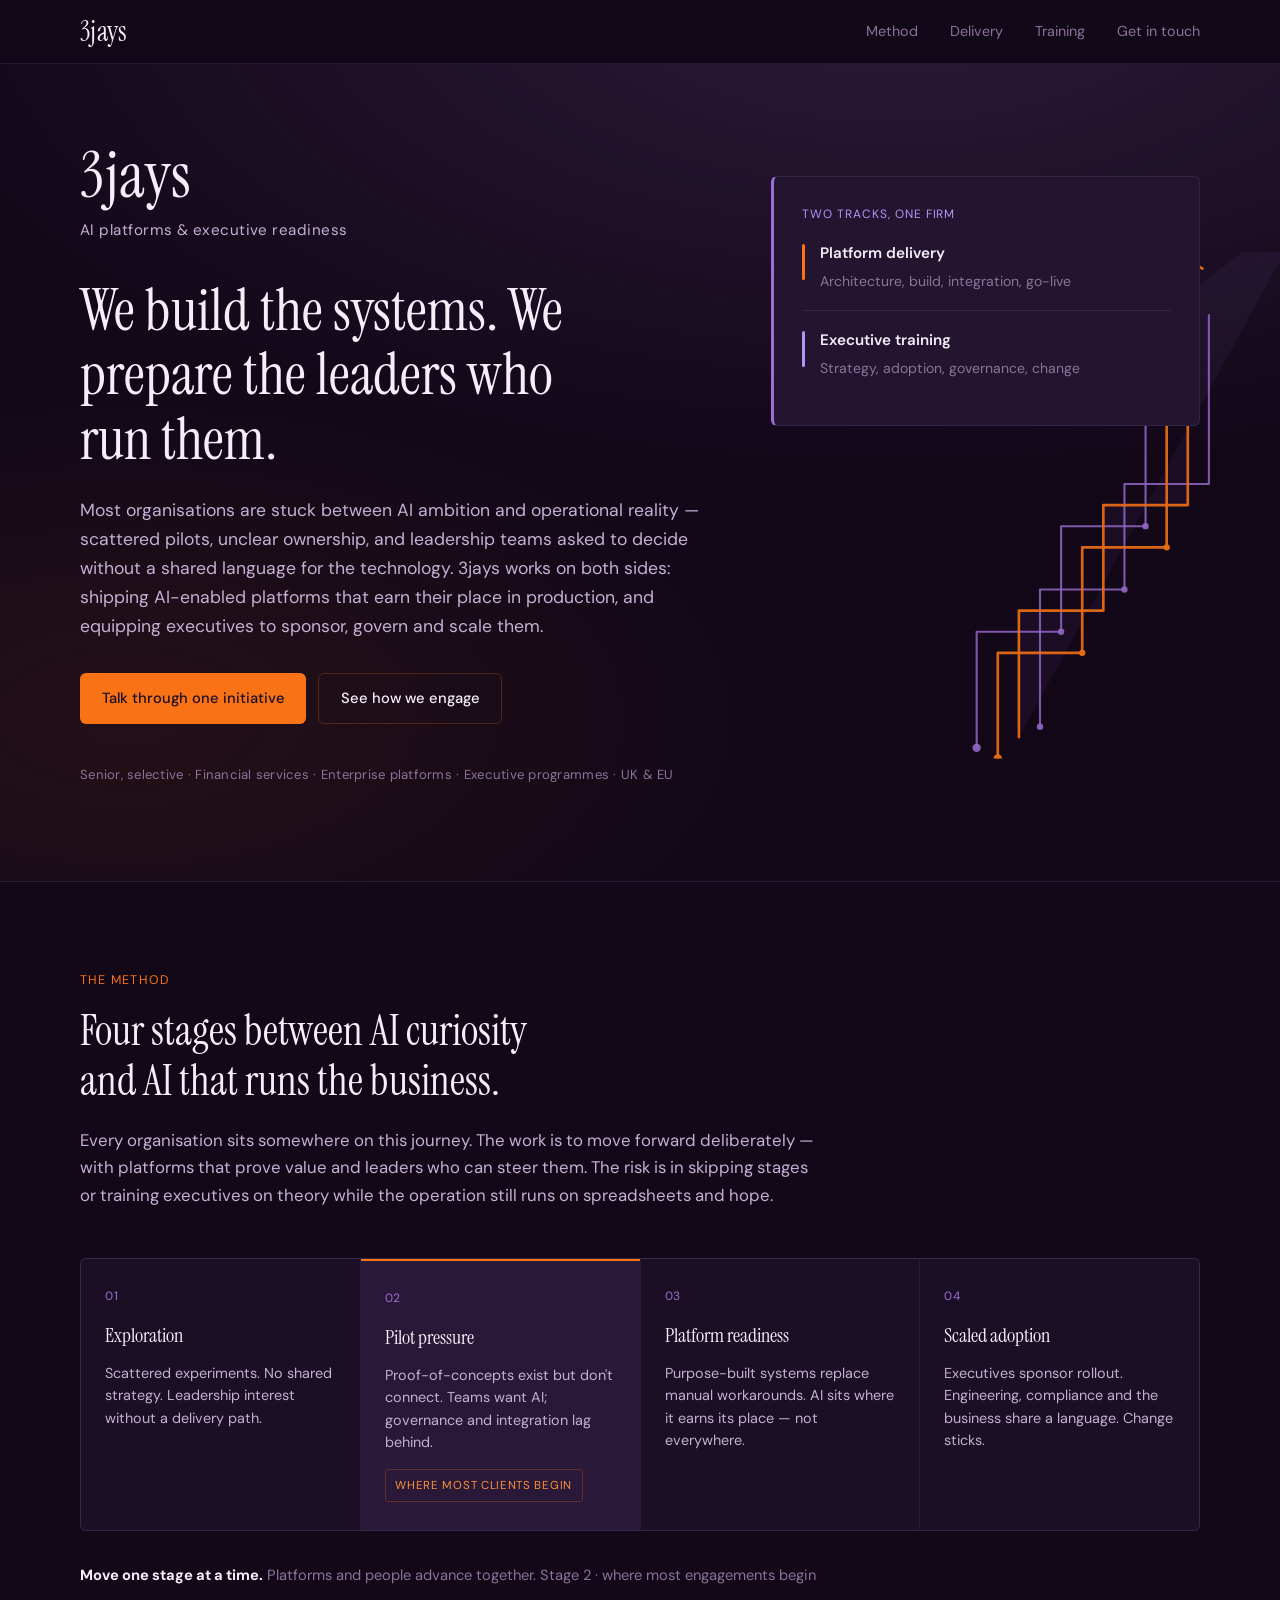
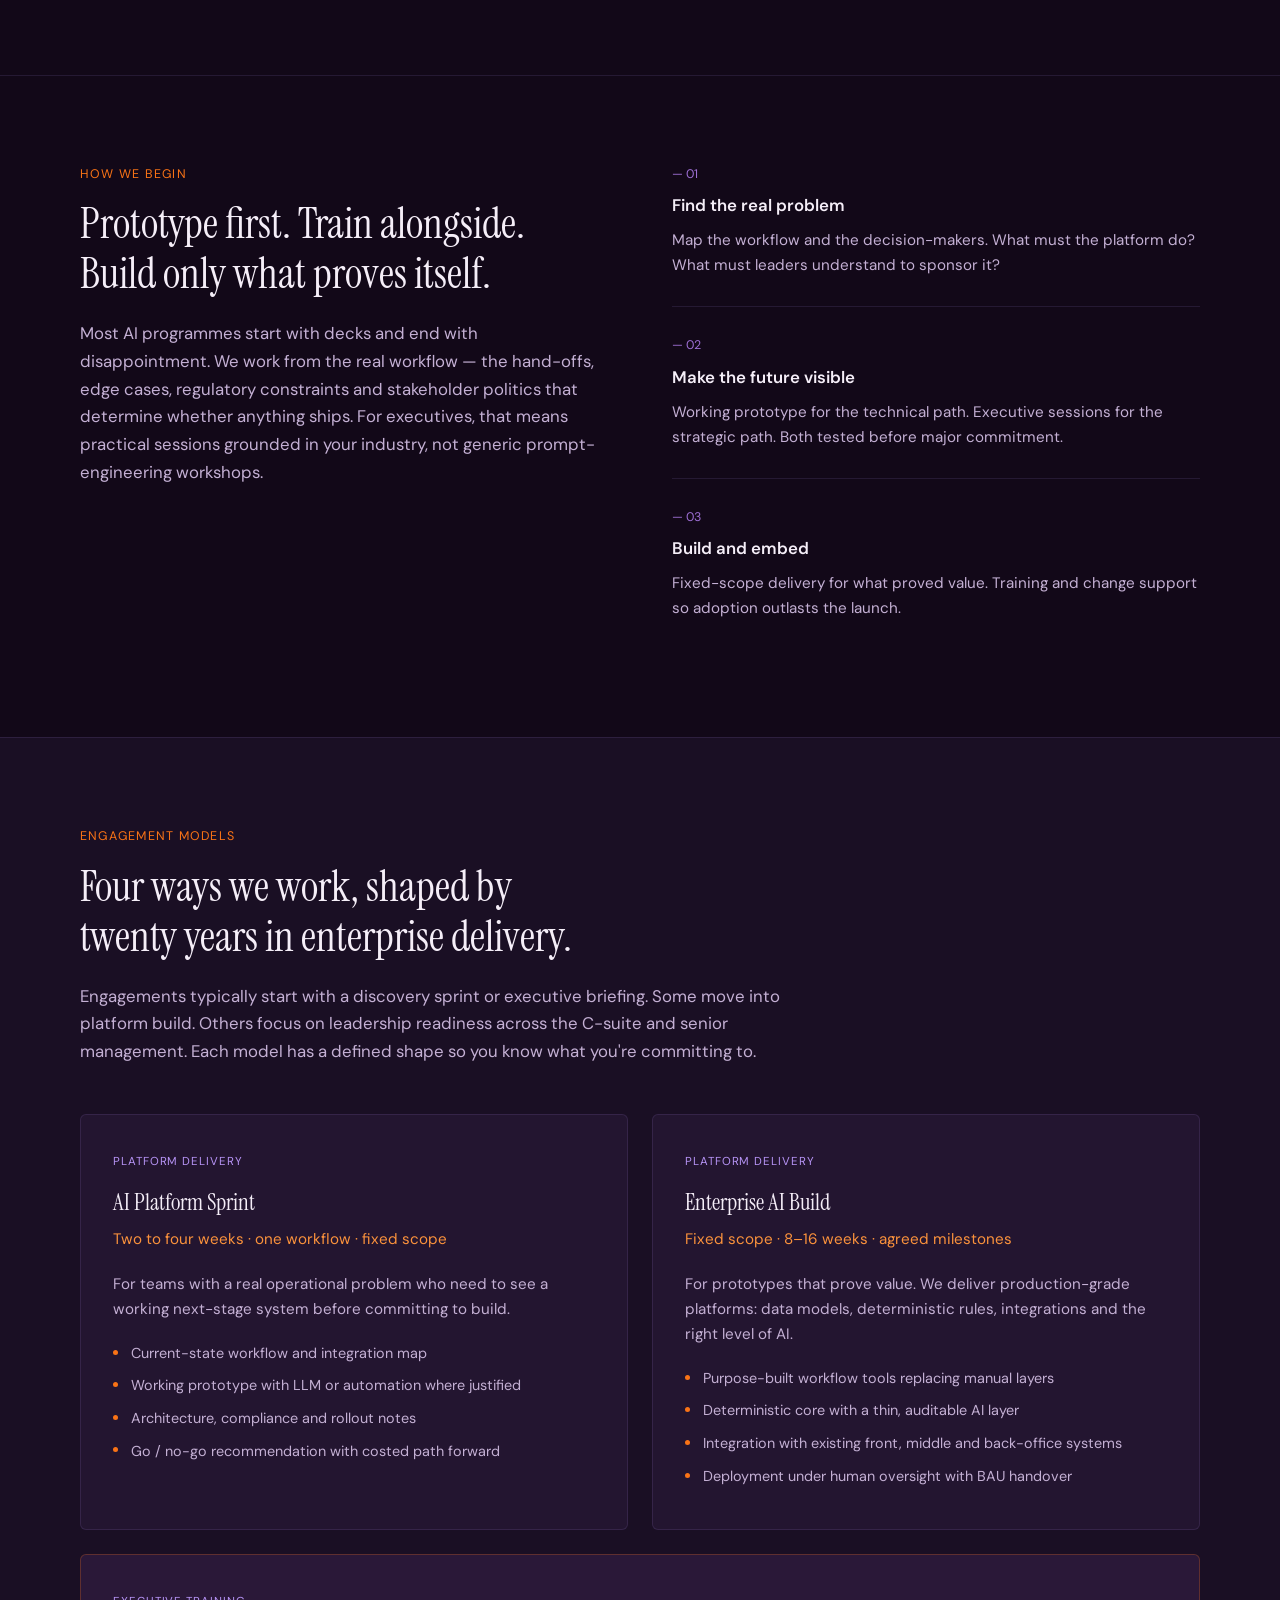
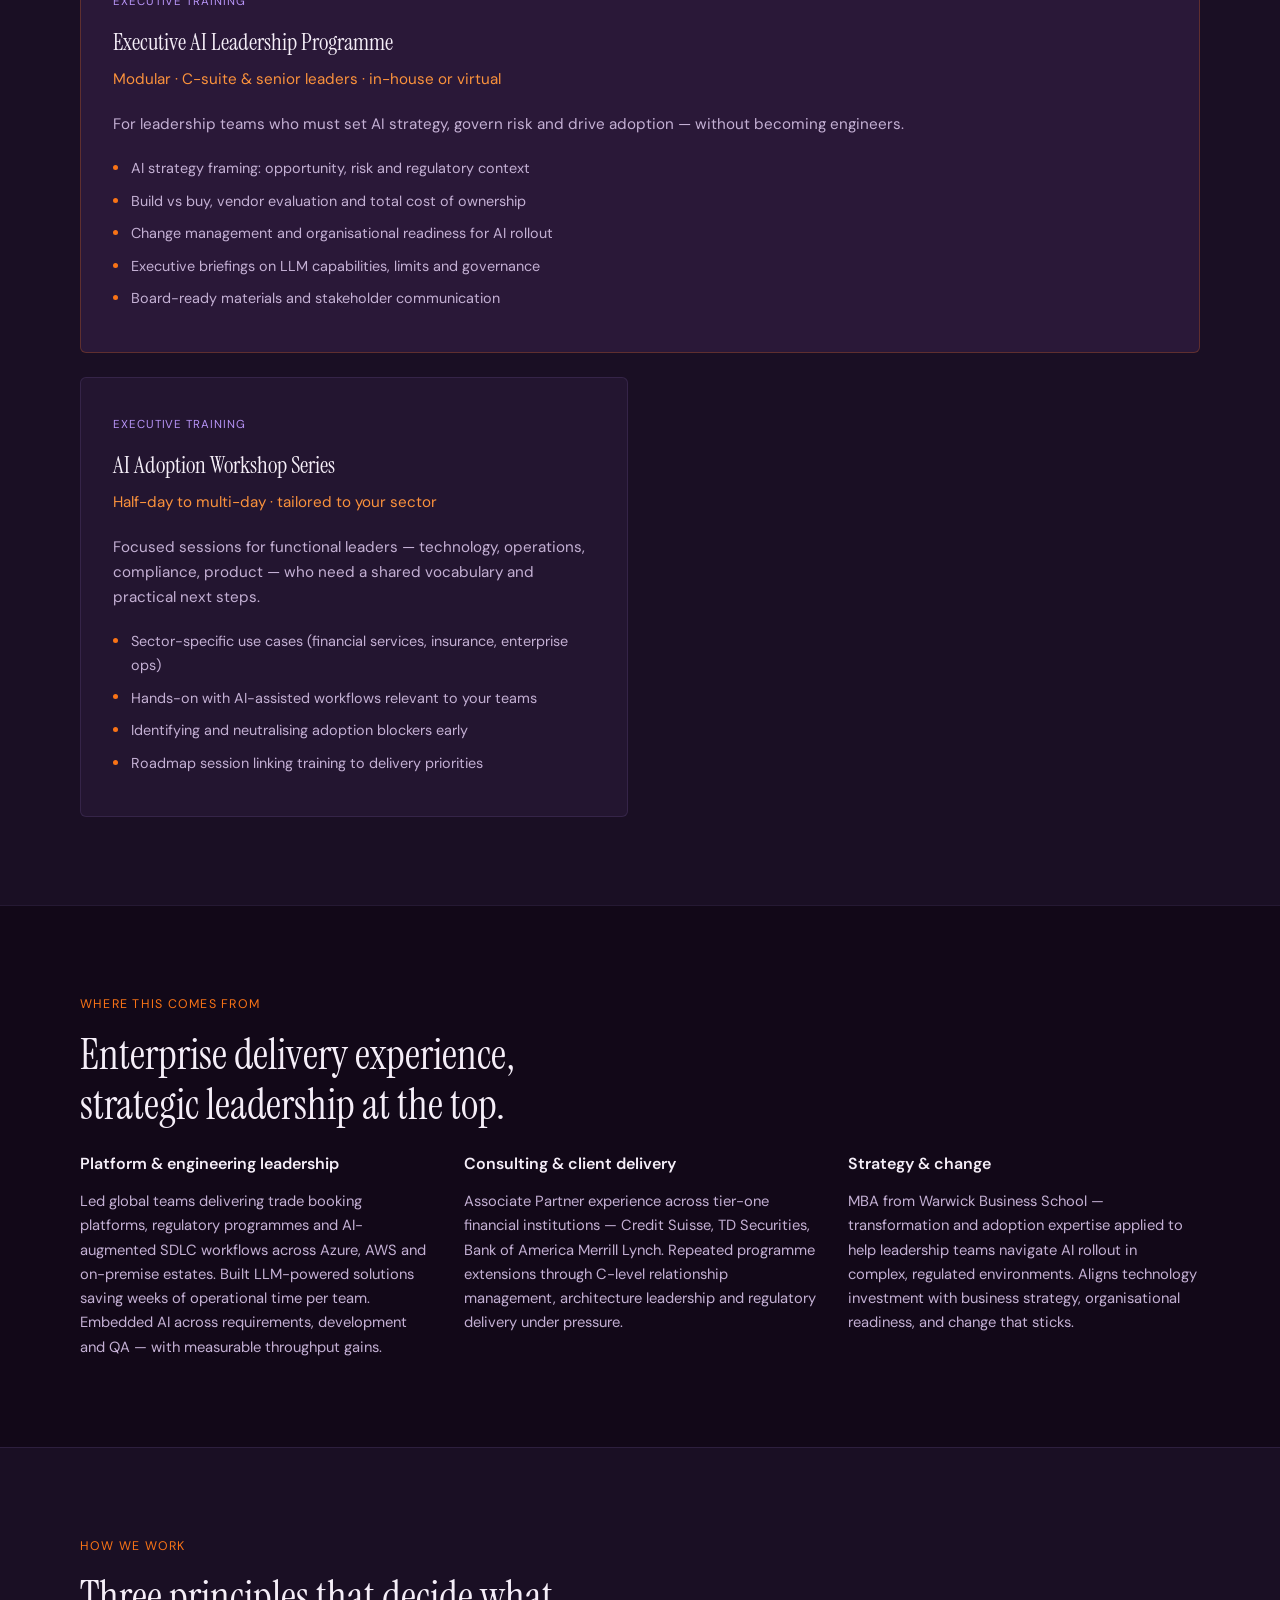
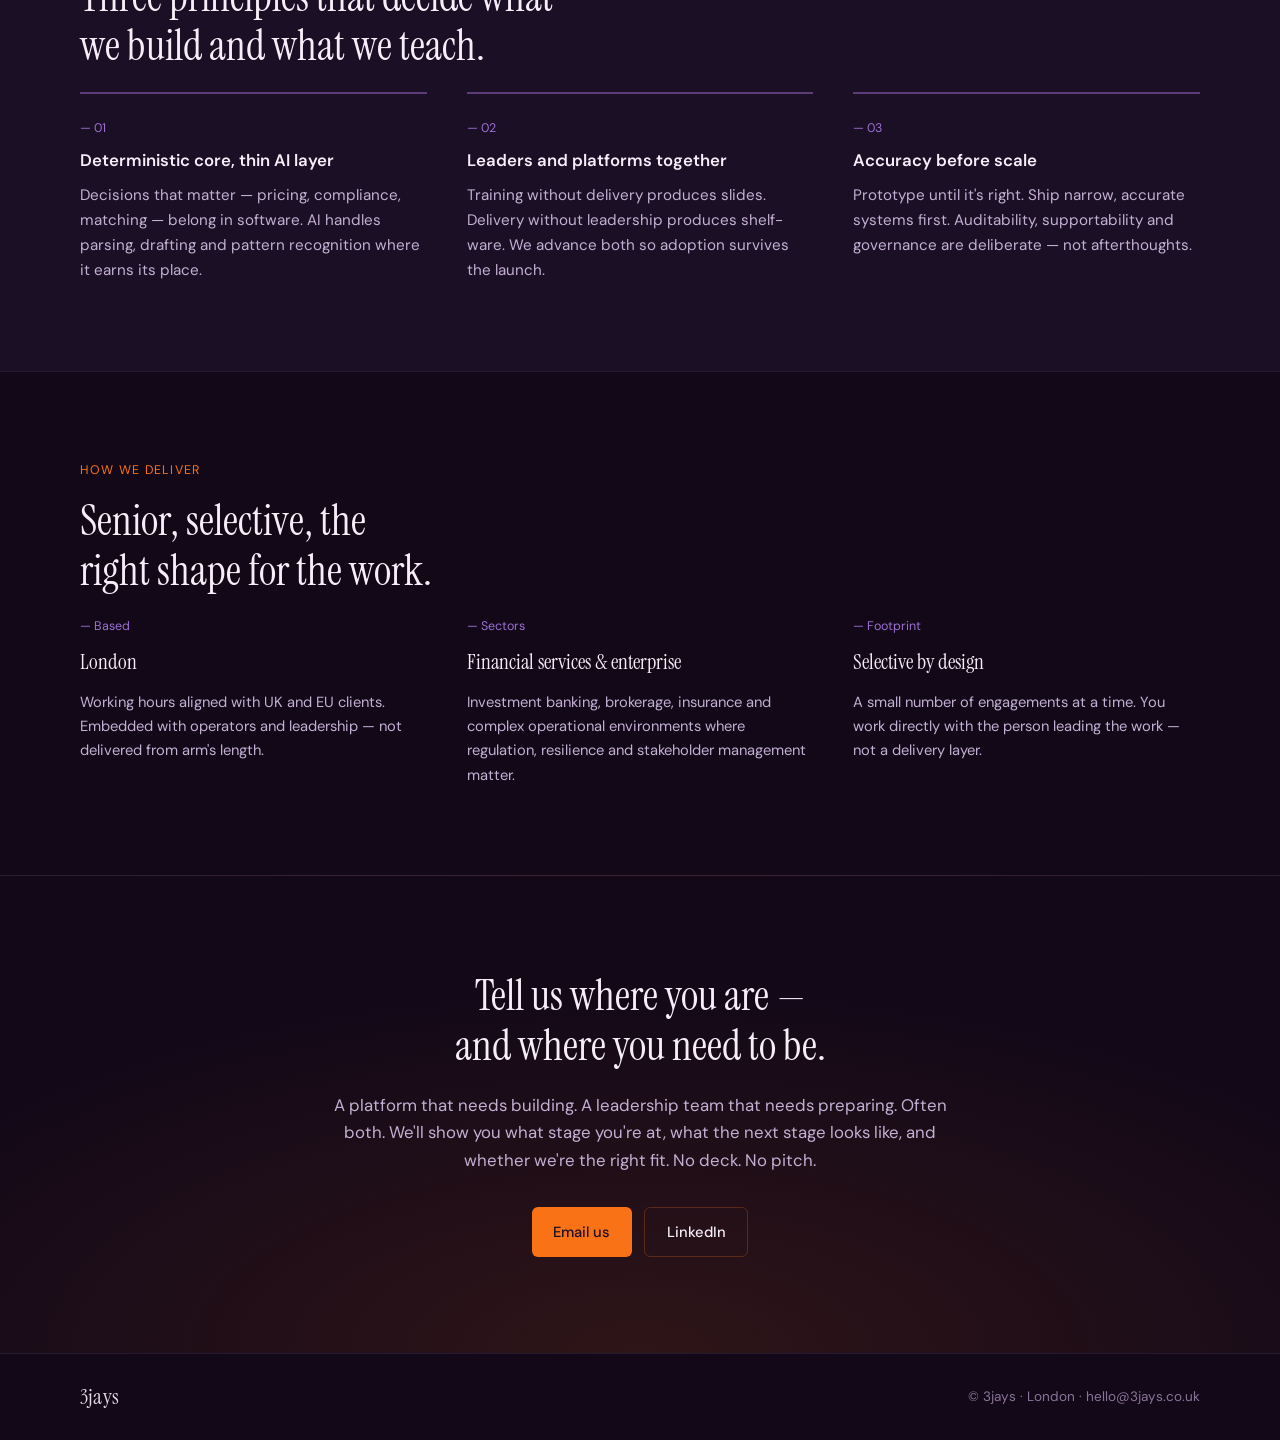
==== v3/index.html @ 704b3401 "first commit Co-authored-by: Cursor <cursoragent@cursor.com>" ====
<!DOCTYPE html>
<html lang="en">
<head>
  <meta charset="UTF-8">
  <meta name="viewport" content="width=device-width, initial-scale=1.0">
  <title>3jays · AI platforms & executive readiness</title>
  <meta name="description" content="3jays delivers AI-enabled platforms and executive training for organisations ready to move beyond pilots.">
  <link rel="preconnect" href="https://fonts.googleapis.com">
  <link rel="preconnect" href="https://fonts.gstatic.com" crossorigin>
  <link href="https://fonts.googleapis.com/css2?family=Instrument+Serif:ital@0;1&family=DM+Sans:ital,opsz,wght@0,9..40,400;0,9..40,500;0,9..40,600;1,9..40,400&display=swap" rel="stylesheet">
  <link rel="stylesheet" href="styles.css">
</head>
<body>
  <header class="site-header">
    <div class="container header-inner">
      <a href="#" class="logo" aria-label="3jays home">
        <span class="wordmark">3jays</span>
      </a>
      <nav class="nav" aria-label="Primary">
        <a href="#method">Method</a>
        <a href="#delivery">Delivery</a>
        <a href="#training">Training</a>
        <a href="#contact">Get in touch</a>
      </nav>
    </div>
  </header>

  <main>
    <section class="hero scroll-reveal scroll-reveal--on-load">
      <div class="hero-lines" aria-hidden="true">
        <svg class="hero-lines-svg" viewBox="0 0 360 520" fill="none" xmlns="http://www.w3.org/2000/svg">
          <path class="hero-lines-fill" d="M 88 500 L 88 380 L 168 380 L 168 280 L 248 280 L 248 80 L 300 40 L 340 40" />
          <path class="hero-line hero-line--purple" d="M 48 510 L 48 400 L 128 400 L 128 300 L 208 300 L 208 140" />
          <circle class="hero-node hero-node--purple" cx="48" cy="510" r="4" />
          <circle class="hero-node hero-node--purple" cx="128" cy="400" r="3" />
          <circle class="hero-node hero-node--purple" cx="208" cy="300" r="3" />
          <path class="hero-line hero-line--purple" d="M 108 490 L 108 360 L 188 360 L 188 260 L 268 260 L 268 100" />
          <circle class="hero-node hero-node--purple" cx="108" cy="490" r="3" />
          <circle class="hero-node hero-node--purple" cx="188" cy="360" r="3" />
          <path class="hero-line hero-line--orange" d="M 68 520 L 68 420 L 148 420 L 148 320 L 228 320 L 228 60" />
          <circle class="hero-node hero-node--orange" cx="68" cy="520" r="4" />
          <circle class="hero-node hero-node--orange" cx="148" cy="420" r="3" />
          <circle class="hero-node hero-node--orange" cx="228" cy="320" r="3" />
          <path class="hero-line hero-line--orange hero-line--arrow" d="M 88 500 L 88 380 L 168 380 L 168 280 L 248 280 L 248 48" />
          <path class="hero-line hero-line--orange" d="M 248 48 L 236 62 M 248 48 L 262 56" />
        </svg>
      </div>
      <div class="container hero-grid">
        <div class="hero-copy">
          <div class="hero-brand">
            <span class="wordmark wordmark--hero">3jays</span>
            <p class="hero-tagline">AI platforms &amp; executive readiness</p>
          </div>
          <h1>We build the systems. We prepare the leaders who run them.</h1>
          <p class="lead">
            Most organisations are stuck between AI ambition and operational reality — scattered pilots,
            unclear ownership, and leadership teams asked to decide without a shared language for the technology.
            3jays works on both sides: shipping AI-enabled platforms that earn their place in production,
            and equipping executives to sponsor, govern and scale them.
          </p>
          <div class="hero-actions">
            <a href="#contact" class="btn btn-primary">Talk through one initiative</a>
            <a href="#offerings" class="btn btn-ghost">See how we engage</a>
          </div>
          <p class="hero-meta">
            Senior, selective · Financial services · Enterprise platforms · Executive programmes · UK & EU
          </p>
        </div>
        <aside class="hero-aside" aria-hidden="true">
          <div class="hero-card">
            <span class="hero-card-label">Two tracks, one firm</span>
            <ul class="hero-tracks">
              <li class="hero-track">
                <span class="hero-track-marker" aria-hidden="true"></span>
                <div>
                  <strong class="hero-track-title">Platform delivery</strong>
                  <span class="hero-track-desc">Architecture, build, integration, go-live</span>
                </div>
              </li>
              <li class="hero-track">
                <span class="hero-track-marker hero-track-marker--purple" aria-hidden="true"></span>
                <div>
                  <strong class="hero-track-title">Executive training</strong>
                  <span class="hero-track-desc">Strategy, adoption, governance, change</span>
                </div>
              </li>
            </ul>
          </div>
        </aside>
      </div>
    </section>

    <section id="method" class="section section-method scroll-reveal">
      <div class="container">
        <p class="section-label">The method</p>
        <h2>Four stages between AI curiosity and AI that runs the business.</h2>
        <p class="section-intro">
          Every organisation sits somewhere on this journey. The work is to move forward deliberately —
          with platforms that prove value and leaders who can steer them. The risk is in skipping stages
          or training executives on theory while the operation still runs on spreadsheets and hope.
        </p>

        <div class="stages">
          <article class="stage">
            <span class="stage-num">01</span>
            <h3>Exploration</h3>
            <p>Scattered experiments. No shared strategy. Leadership interest without a delivery path.</p>
          </article>
          <article class="stage stage-highlight">
            <span class="stage-num">02</span>
            <h3>Pilot pressure</h3>
            <p>Proof-of-concepts exist but don't connect. Teams want AI; governance and integration lag behind.</p>
            <span class="stage-badge">Where most clients begin</span>
          </article>
          <article class="stage">
            <span class="stage-num">03</span>
            <h3>Platform readiness</h3>
            <p>Purpose-built systems replace manual workarounds. AI sits where it earns its place — not everywhere.</p>
          </article>
          <article class="stage">
            <span class="stage-num">04</span>
            <h3>Scaled adoption</h3>
            <p>Executives sponsor rollout. Engineering, compliance and the business share a language. Change sticks.</p>
          </article>
        </div>

        <p class="method-footer">
          <strong>Move one stage at a time.</strong> Platforms and people advance together.
          Stage 2 · where most engagements begin
        </p>
      </div>
    </section>

    <section class="section section-begin scroll-reveal">
      <div class="container split">
        <div>
          <p class="section-label">How we begin</p>
          <h2>Prototype first. Train alongside. Build only what proves itself.</h2>
          <p class="section-intro">
            Most AI programmes start with decks and end with disappointment. We work from the real workflow —
            the hand-offs, edge cases, regulatory constraints and stakeholder politics that determine whether
            anything ships. For executives, that means practical sessions grounded in your industry, not generic
            prompt-engineering workshops.
          </p>
        </div>
        <ol class="steps">
          <li>
            <span class="step-marker">— 01</span>
            <h4>Find the real problem</h4>
            <p>Map the workflow and the decision-makers. What must the platform do? What must leaders understand to sponsor it?</p>
          </li>
          <li>
            <span class="step-marker">— 02</span>
            <h4>Make the future visible</h4>
            <p>Working prototype for the technical path. Executive sessions for the strategic path. Both tested before major commitment.</p>
          </li>
          <li>
            <span class="step-marker">— 03</span>
            <h4>Build and embed</h4>
            <p>Fixed-scope delivery for what proved value. Training and change support so adoption outlasts the launch.</p>
          </li>
        </ol>
      </div>
    </section>

    <section id="offerings" class="section section-offerings scroll-reveal">
      <div class="container">
        <p class="section-label">Engagement models</p>
        <h2>Four ways we work, shaped by twenty years in enterprise delivery.</h2>
        <p class="section-intro">
          Engagements typically start with a discovery sprint or executive briefing. Some move into platform build.
          Others focus on leadership readiness across the C-suite and senior management. Each model has a defined
          shape so you know what you're committing to.
        </p>

        <div class="offerings-grid">
          <article class="offering">
            <span class="offering-tag">Platform delivery</span>
            <h3>AI Platform Sprint</h3>
            <p class="offering-meta">Two to four weeks · one workflow · fixed scope</p>
            <p>For teams with a real operational problem who need to see a working next-stage system before committing to build.</p>
            <ul>
              <li>Current-state workflow and integration map</li>
              <li>Working prototype with LLM or automation where justified</li>
              <li>Architecture, compliance and rollout notes</li>
              <li>Go / no-go recommendation with costed path forward</li>
            </ul>
          </article>

          <article class="offering">
            <span class="offering-tag">Platform delivery</span>
            <h3>Enterprise AI Build</h3>
            <p class="offering-meta">Fixed scope · 8–16 weeks · agreed milestones</p>
            <p>For prototypes that prove value. We deliver production-grade platforms: data models, deterministic rules, integrations and the right level of AI.</p>
            <ul>
              <li>Purpose-built workflow tools replacing manual layers</li>
              <li>Deterministic core with a thin, auditable AI layer</li>
              <li>Integration with existing front, middle and back-office systems</li>
              <li>Deployment under human oversight with BAU handover</li>
            </ul>
          </article>

          <article class="offering offering-featured" id="training">
            <span class="offering-tag">Executive training</span>
            <h3>Executive AI Leadership Programme</h3>
            <p class="offering-meta">Modular · C-suite &amp; senior leaders · in-house or virtual</p>
            <p>For leadership teams who must set AI strategy, govern risk and drive adoption — without becoming engineers.</p>
            <ul>
              <li>AI strategy framing: opportunity, risk and regulatory context</li>
              <li>Build vs buy, vendor evaluation and total cost of ownership</li>
              <li>Change management and organisational readiness for AI rollout</li>
              <li>Executive briefings on LLM capabilities, limits and governance</li>
              <li>Board-ready materials and stakeholder communication</li>
            </ul>
          </article>

          <article class="offering">
            <span class="offering-tag">Executive training</span>
            <h3>AI Adoption Workshop Series</h3>
            <p class="offering-meta">Half-day to multi-day · tailored to your sector</p>
            <p>Focused sessions for functional leaders — technology, operations, compliance, product — who need a shared vocabulary and practical next steps.</p>
            <ul>
              <li>Sector-specific use cases (financial services, insurance, enterprise ops)</li>
              <li>Hands-on with AI-assisted workflows relevant to your teams</li>
              <li>Identifying and neutralising adoption blockers early</li>
              <li>Roadmap session linking training to delivery priorities</li>
            </ul>
          </article>
        </div>
      </div>
    </section>

    <section id="delivery" class="section section-expertise scroll-reveal">
      <div class="container">
        <p class="section-label">Where this comes from</p>
        <h2 class="heading-wide">Enterprise delivery experience, strategic leadership at the top.</h2>
        <div class="expertise-grid">
          <div class="expertise-block">
            <h4>Platform &amp; engineering leadership</h4>
            <p>
              Led global teams delivering trade booking platforms, regulatory programmes and AI-augmented
              SDLC workflows across Azure, AWS and on-premise estates. Built LLM-powered solutions saving
              weeks of operational time per team. Embedded AI across requirements, development and QA —
              with measurable throughput gains.
            </p>
          </div>
          <div class="expertise-block">
            <h4>Consulting &amp; client delivery</h4>
            <p>
              Associate Partner experience across tier-one financial institutions — Credit Suisse, TD Securities,
              Bank of America Merrill Lynch. Repeated programme extensions through C-level relationship
              management, architecture leadership and regulatory delivery under pressure.
            </p>
          </div>
          <div class="expertise-block">
            <h4>Strategy &amp; change</h4>
            <p>
              MBA from Warwick Business School — transformation and adoption expertise applied to help
              leadership teams navigate AI rollout in complex, regulated environments. Aligns technology
              investment with business strategy, organisational readiness, and change that sticks.
            </p>
          </div>
        </div>
      </div>
    </section>

    <section class="section section-principles scroll-reveal">
      <div class="container">
        <p class="section-label">How we work</p>
        <h2>Three principles that decide what we build and what we teach.</h2>
        <div class="principles">
          <article class="principle">
            <span class="step-marker">— 01</span>
            <h4>Deterministic core, thin AI layer</h4>
            <p>Decisions that matter — pricing, compliance, matching — belong in software. AI handles parsing, drafting and pattern recognition where it earns its place.</p>
          </article>
          <article class="principle">
            <span class="step-marker">— 02</span>
            <h4>Leaders and platforms together</h4>
            <p>Training without delivery produces slides. Delivery without leadership produces shelf-ware. We advance both so adoption survives the launch.</p>
          </article>
          <article class="principle">
            <span class="step-marker">— 03</span>
            <h4>Accuracy before scale</h4>
            <p>Prototype until it's right. Ship narrow, accurate systems first. Auditability, supportability and governance are deliberate — not afterthoughts.</p>
          </article>
        </div>
      </div>
    </section>

    <section class="section section-deliver scroll-reveal">
      <div class="container">
        <p class="section-label">How we deliver</p>
        <h2>Senior, selective, the right shape for the work.</h2>
        <div class="deliver-grid">
          <article>
            <span class="deliver-label">— Based</span>
            <h4>London</h4>
            <p>Working hours aligned with UK and EU clients. Embedded with operators and leadership — not delivered from arm's length.</p>
          </article>
          <article>
            <span class="deliver-label">— Sectors</span>
            <h4>Financial services &amp; enterprise</h4>
            <p>Investment banking, brokerage, insurance and complex operational environments where regulation, resilience and stakeholder management matter.</p>
          </article>
          <article>
            <span class="deliver-label">— Footprint</span>
            <h4>Selective by design</h4>
            <p>A small number of engagements at a time. You work directly with the person leading the work — not a delivery layer.</p>
          </article>
        </div>
      </div>
    </section>

    <section id="contact" class="section section-cta scroll-reveal">
      <div class="container cta-inner">
        <h2>Tell us where you are — and where you need to be.</h2>
        <p>
          A platform that needs building. A leadership team that needs preparing. Often both.
          We'll show you what stage you're at, what the next stage looks like, and whether we're the right fit.
          No deck. No pitch.
        </p>
        <div class="cta-actions">
          <a href="mailto:hello@3jays.co.uk" class="btn btn-primary">Email us</a>
          <a href="https://www.linkedin.com" class="btn btn-ghost" target="_blank" rel="noopener">LinkedIn</a>
        </div>
      </div>
    </section>
  </main>

  <footer class="site-footer">
    <div class="container footer-inner">
      <a href="#" class="logo" aria-label="3jays home">
        <span class="wordmark wordmark--footer">3jays</span>
      </a>
      <p>&copy; 3jays · London · hello@3jays.co.uk</p>
    </div>
  </footer>
  <script src="scroll-animations.js"></script>
</body>
</html>
---- v3/styles.css ----
:root {
  --bg-deep: #120818;
  --bg-surface: #1a0f24;
  --bg-elevated: #231530;
  --bg-card: #2a1838;
  --text-primary: #f5eef8;
  --text-secondary: #c4b0d4;
  --text-muted: #8b7399;
  --purple: #9d6fd4;
  --purple-bright: #b794f6;
  --purple-dim: #5c3d7a;
  --orange: #f97316;
  --orange-soft: #fb923c;
  --orange-dim: #c2410c;
  --border: rgba(183, 148, 246, 0.12);
  --border-strong: rgba(249, 115, 22, 0.25);
  --font-serif: "Instrument Serif", Georgia, serif;
  --font-sans: "DM Sans", system-ui, sans-serif;
  --max-width: 1120px;
  --radius: 6px;
}

*, *::before, *::after {
  box-sizing: border-box;
}

html {
  scroll-behavior: smooth;
}

body {
  margin: 0;
  font-family: var(--font-sans);
  font-size: 1rem;
  line-height: 1.65;
  color: var(--text-secondary);
  background: var(--bg-deep);
  -webkit-font-smoothing: antialiased;
}

.container {
  width: min(100% - 2.5rem, var(--max-width));
  margin-inline: auto;
}

a {
  color: inherit;
  text-decoration: none;
}

/* Header */
.site-header {
  position: sticky;
  top: 0;
  z-index: 100;
  background: rgba(18, 8, 24, 0.88);
  backdrop-filter: blur(12px);
  border-bottom: 1px solid var(--border);
}

.header-inner {
  display: flex;
  align-items: center;
  justify-content: space-between;
  padding: 1.1rem 0;
}

.logo {
  display: inline-flex;
  align-items: center;
}

.wordmark {
  font-family: var(--font-serif);
  font-size: 1.75rem;
  font-weight: 400;
  color: var(--text-primary);
  letter-spacing: 0.01em;
  line-height: 1;
}

.wordmark--footer {
  font-size: 1.4rem;
  opacity: 0.92;
}

.nav {
  display: flex;
  gap: 2rem;
}

.nav a {
  font-size: 0.9rem;
  color: var(--text-muted);
  transition: color 0.2s;
}

.nav a:hover {
  color: var(--orange-soft);
}

/* Hero */
.hero {
  position: relative;
  overflow: hidden;
  padding: 5rem 0 6rem;
  background:
    radial-gradient(ellipse 80% 60% at 70% -10%, rgba(157, 111, 212, 0.18), transparent),
    radial-gradient(ellipse 50% 40% at 10% 80%, rgba(249, 115, 22, 0.08), transparent),
    var(--bg-deep);
}

.hero-lines {
  position: absolute;
  right: -2%;
  top: 50%;
  transform: translateY(-48%);
  width: min(42vw, 380px);
  pointer-events: none;
  z-index: 0;
}

.hero-lines-svg {
  display: block;
  width: 100%;
  height: auto;
  opacity: 0.92;
}

.hero-lines-fill {
  fill: rgba(157, 111, 212, 0.07);
  stroke: none;
}

.hero-line {
  fill: none;
  stroke-linecap: round;
  stroke-linejoin: round;
}

.hero-line--purple {
  stroke: var(--purple);
  stroke-width: 2;
  opacity: 0.85;
}

.hero-line--orange {
  stroke: var(--orange);
  stroke-width: 2.5;
  opacity: 0.95;
}

.hero-line--arrow {
  stroke-width: 2.5;
}

.hero-node--purple {
  fill: var(--purple);
  opacity: 0.9;
}

.hero-node--orange {
  fill: var(--orange);
}

.hero-grid {
  position: relative;
  z-index: 1;
  display: grid;
  grid-template-columns: 1.2fr 0.8fr;
  gap: 3rem;
  align-items: start;
}

.hero-brand {
  margin: 0 0 2.25rem;
}

.wordmark--hero {
  display: block;
  font-size: clamp(2.75rem, 6vw, 4rem);
  margin-bottom: 0.6rem;
}

.hero-tagline {
  font-size: 0.95rem;
  letter-spacing: 0.03em;
  color: var(--text-secondary);
  margin: 0;
}

.eyebrow {
  font-size: 0.85rem;
  letter-spacing: 0.06em;
  text-transform: uppercase;
  color: var(--orange-soft);
  margin: 0 0 1.25rem;
}

.hero h1 {
  font-family: var(--font-serif);
  font-size: clamp(2.4rem, 5vw, 3.6rem);
  font-weight: 400;
  line-height: 1.12;
  color: var(--text-primary);
  margin: 0 0 1.5rem;
  max-width: 18ch;
}

.lead {
  font-size: 1.1rem;
  max-width: 52ch;
  margin: 0 0 2rem;
}

.hero-actions {
  display: flex;
  flex-wrap: wrap;
  gap: 0.75rem;
  margin-bottom: 2.5rem;
}

.btn {
  display: inline-flex;
  align-items: center;
  padding: 0.75rem 1.35rem;
  font-size: 0.92rem;
  font-weight: 500;
  border-radius: var(--radius);
  transition: background 0.2s, color 0.2s, border-color 0.2s;
}

.btn-primary {
  background: var(--orange);
  color: #1a0f24;
}

.btn-primary:hover {
  background: var(--orange-soft);
}

.btn-ghost {
  border: 1px solid var(--border-strong);
  color: var(--text-primary);
}

.btn-ghost:hover {
  border-color: var(--orange);
  color: var(--orange-soft);
}

.hero-meta {
  font-size: 0.82rem;
  color: var(--text-muted);
  letter-spacing: 0.02em;
  margin: 0;
}

.hero-card {
  background: var(--bg-elevated);
  border: 1px solid var(--border);
  border-left: 3px solid var(--purple);
  border-radius: var(--radius);
  padding: 1.75rem;
  margin-top: 2rem;
}

.hero-card-label {
  display: block;
  font-size: 0.75rem;
  text-transform: uppercase;
  letter-spacing: 0.08em;
  color: var(--purple-bright);
  margin-bottom: 1rem;
}

.hero-tracks {
  margin: 0;
  padding: 0;
  list-style: none;
}

.hero-track {
  display: flex;
  gap: 0.9rem;
  align-items: flex-start;
  padding: 1.1rem 0;
  border-top: 1px solid var(--border);
}

.hero-track:first-child {
  border-top: none;
  padding-top: 0;
}

.hero-track-marker {
  flex-shrink: 0;
  width: 3px;
  height: 2.25rem;
  margin-top: 0.2rem;
  border-radius: 2px;
  background: var(--orange);
}

.hero-track-marker--purple {
  background: var(--purple-bright);
}

.hero-track-title {
  display: block;
  color: var(--text-primary);
  font-weight: 600;
  font-size: 0.95rem;
  margin-bottom: 0.3rem;
}

.hero-track-desc {
  display: block;
  font-size: 0.88rem;
  color: var(--text-muted);
  line-height: 1.5;
}

/* Sections */
.section {
  padding: 5.5rem 0;
  border-top: 1px solid var(--border);
}

.section-label {
  font-size: 0.78rem;
  text-transform: uppercase;
  letter-spacing: 0.1em;
  color: var(--orange);
  margin: 0 0 1rem;
}

.section h2 {
  font-family: var(--font-serif);
  font-size: clamp(1.85rem, 3.5vw, 2.6rem);
  font-weight: 400;
  line-height: 1.2;
  color: var(--text-primary);
  margin: 0 0 1.25rem;
  max-width: 28ch;
  text-wrap: balance;
}

.heading-wide {
  max-width: 36ch;
}

.section-intro {
  max-width: 62ch;
  margin: 0 0 3rem;
  font-size: 1.05rem;
}

/* Stages */
.stages {
  display: grid;
  grid-template-columns: repeat(4, 1fr);
  gap: 1px;
  background: var(--border);
  border: 1px solid var(--border);
  border-radius: var(--radius);
  overflow: hidden;
  margin-bottom: 2rem;
}

.stage {
  background: var(--bg-surface);
  padding: 1.75rem 1.5rem;
  position: relative;
}

.stage-highlight {
  background: var(--bg-card);
  border-top: 2px solid var(--orange);
}

.stage-num {
  display: block;
  font-size: 0.75rem;
  color: var(--purple);
  letter-spacing: 0.06em;
  margin-bottom: 0.75rem;
}

.stage h3 {
  font-family: var(--font-serif);
  font-size: 1.25rem;
  font-weight: 400;
  color: var(--text-primary);
  margin: 0 0 0.65rem;
}

.stage p {
  font-size: 0.9rem;
  margin: 0;
  line-height: 1.55;
}

.stage-badge {
  display: inline-block;
  margin-top: 1rem;
  font-size: 0.72rem;
  text-transform: uppercase;
  letter-spacing: 0.06em;
  color: var(--orange-soft);
  border: 1px solid var(--border-strong);
  padding: 0.35rem 0.6rem;
  border-radius: 3px;
}

.method-footer {
  font-size: 0.92rem;
  color: var(--text-muted);
  margin: 0;
}

.method-footer strong {
  color: var(--text-primary);
}

/* Split / steps */
.split {
  display: grid;
  grid-template-columns: 1fr 1fr;
  gap: 4rem;
  align-items: start;
}

.steps {
  list-style: none;
  margin: 0;
  padding: 0;
}

.steps li {
  padding: 1.75rem 0;
  border-top: 1px solid var(--border);
}

.steps li:first-child {
  border-top: none;
  padding-top: 0;
}

.step-marker {
  display: block;
  font-size: 0.78rem;
  color: var(--purple);
  margin-bottom: 0.5rem;
}

.steps h4,
.principle h4 {
  font-size: 1.05rem;
  font-weight: 600;
  color: var(--text-primary);
  margin: 0 0 0.5rem;
}

.steps p,
.principle p {
  margin: 0;
  font-size: 0.95rem;
}

/* Offerings */
.section-offerings {
  background: var(--bg-surface);
}

.offerings-grid {
  display: grid;
  grid-template-columns: repeat(2, 1fr);
  gap: 1.5rem;
}

.offering {
  background: var(--bg-elevated);
  border: 1px solid var(--border);
  border-radius: var(--radius);
  padding: 2rem;
}

.offering-featured {
  border-color: var(--border-strong);
  background: var(--bg-card);
  grid-column: span 2;
}

.offering-tag {
  display: inline-block;
  font-size: 0.72rem;
  text-transform: uppercase;
  letter-spacing: 0.08em;
  color: var(--purple-bright);
  margin-bottom: 0.75rem;
}

.offering h3 {
  font-family: var(--font-serif);
  font-size: 1.45rem;
  font-weight: 400;
  color: var(--text-primary);
  margin: 0 0 0.35rem;
}

.offering-meta {
  font-size: 0.85rem;
  color: var(--orange-soft);
  margin: 0 0 1rem;
}

.offering > p {
  font-size: 0.95rem;
  margin: 0 0 1.25rem;
}

.offering ul {
  margin: 0;
  padding: 0;
  list-style: none;
}

.offering li {
  position: relative;
  padding-left: 1.1rem;
  font-size: 0.9rem;
  margin-bottom: 0.55rem;
}

.offering li::before {
  content: "";
  position: absolute;
  left: 0;
  top: 0.55em;
  width: 5px;
  height: 5px;
  background: var(--orange);
  border-radius: 50%;
}

/* Expertise */
.expertise-grid {
  display: grid;
  grid-template-columns: repeat(3, 1fr);
  gap: 2rem;
}

.expertise-block h4 {
  font-size: 1rem;
  font-weight: 600;
  color: var(--text-primary);
  margin: 0 0 0.75rem;
}

.expertise-block p {
  font-size: 0.92rem;
  margin: 0;
}

/* Principles */
.section-principles {
  background: var(--bg-surface);
}

.principles {
  display: grid;
  grid-template-columns: repeat(3, 1fr);
  gap: 2.5rem;
}

.principle {
  padding-top: 1.5rem;
  border-top: 2px solid var(--purple-dim);
}

/* Deliver */
.deliver-grid {
  display: grid;
  grid-template-columns: repeat(3, 1fr);
  gap: 2.5rem;
}

.deliver-label {
  display: block;
  font-size: 0.78rem;
  color: var(--purple);
  margin-bottom: 0.5rem;
}

.deliver-grid h4 {
  font-family: var(--font-serif);
  font-size: 1.3rem;
  font-weight: 400;
  color: var(--text-primary);
  margin: 0 0 0.65rem;
}

.deliver-grid p {
  font-size: 0.92rem;
  margin: 0;
}

/* CTA */
.section-cta {
  background:
    radial-gradient(ellipse 70% 80% at 50% 100%, rgba(249, 115, 22, 0.12), transparent),
    var(--bg-deep);
  padding: 6rem 0;
}

.cta-inner {
  text-align: center;
  max-width: 640px;
}

.cta-inner h2 {
  max-width: none;
  margin-inline: auto;
}

.cta-inner p {
  font-size: 1.05rem;
  margin: 0 0 2rem;
}

.cta-actions {
  display: flex;
  justify-content: center;
  gap: 0.75rem;
  flex-wrap: wrap;
}

/* Footer */
.site-footer {
  border-top: 1px solid var(--border);
  padding: 2rem 0;
}

.footer-inner {
  display: flex;
  align-items: center;
  justify-content: space-between;
  flex-wrap: wrap;
  gap: 1rem;
}

.footer-inner p {
  margin: 0;
  font-size: 0.85rem;
  color: var(--text-muted);
}

/* Scroll reveal bounce */
@media (prefers-reduced-motion: no-preference) {
  .scroll-reveal {
    opacity: 0;
    transform: translateY(28px);
  }

  .scroll-reveal.is-visible {
    animation: section-bounce-in 1.5s cubic-bezier(0.22, 0.85, 0.35, 1) forwards;
  }

  @keyframes section-bounce-in {
    0% {
      opacity: 0;
      transform: translateY(28px);
    }
    40% {
      opacity: 1;
      transform: translateY(-5px);
    }
    65% {
      transform: translateY(2px);
    }
    82% {
      transform: translateY(-1px);
    }
    100% {
      opacity: 1;
      transform: translateY(0);
    }
  }
}

@media (prefers-reduced-motion: reduce) {
  .scroll-reveal {
    opacity: 1;
    transform: none;
  }
}

/* Responsive */
@media (max-width: 960px) {
  .hero-grid,
  .split,
  .stages,
  .offerings-grid,
  .offering-featured,
  .expertise-grid,
  .principles,
  .deliver-grid {
    grid-template-columns: 1fr;
  }

  .offering-featured {
    display: block;
  }

  .offering-featured ul {
    grid-column: auto;
    grid-row: auto;
    margin-top: 1.25rem;
  }

  .nav {
    gap: 1.25rem;
  }

  .hero h1 {
    max-width: none;
  }

  .hero-aside {
    order: -1;
  }

  .hero-lines {
    width: min(50vw, 300px);
    right: -6%;
    top: 0;
    transform: none;
    opacity: 0.55;
  }

  .hero-card {
    margin-top: 0;
    margin-bottom: 1rem;
  }
}

@media (max-width: 600px) {
  .nav a:not(:last-child) {
    display: none;
  }

  .hero {
    padding-top: 3rem;
  }

  .hero-lines {
    width: 180px;
    right: -10%;
    opacity: 0.3;
  }

  .section {
    padding: 4rem 0;
  }
}
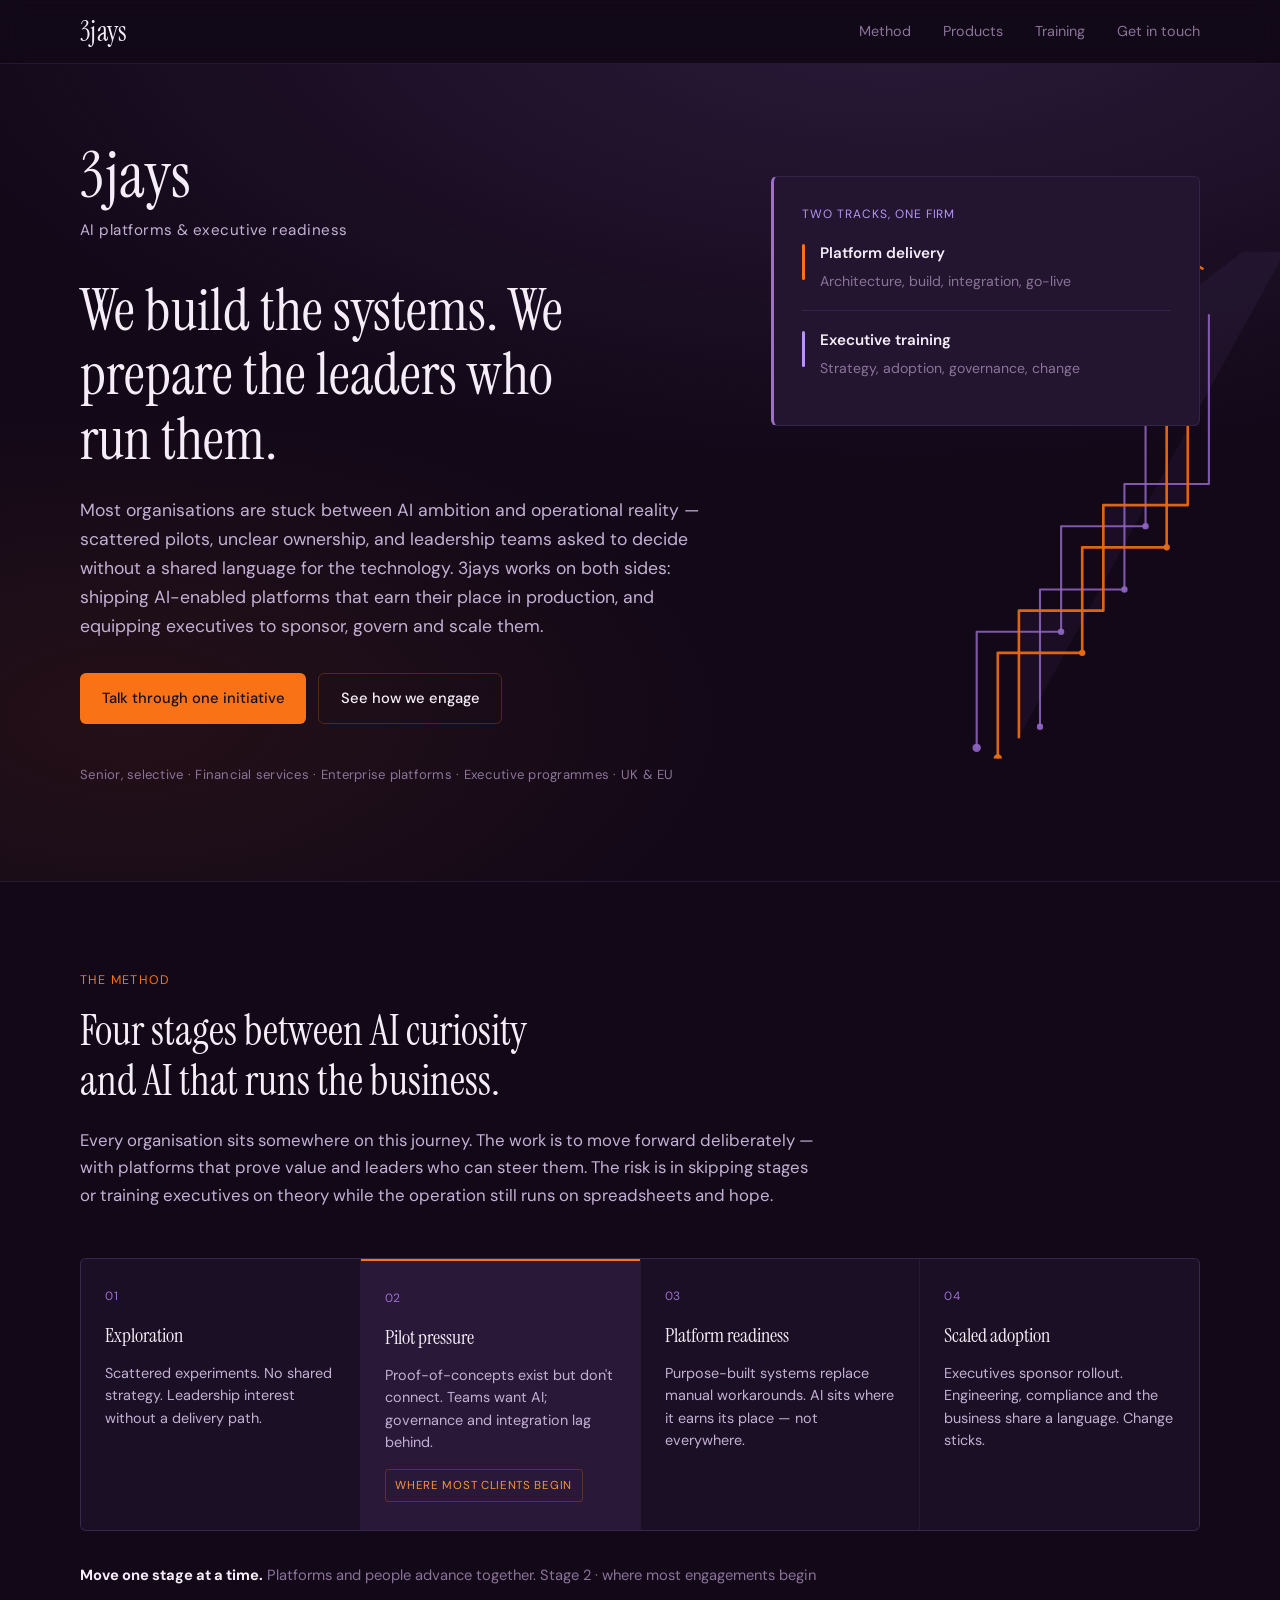
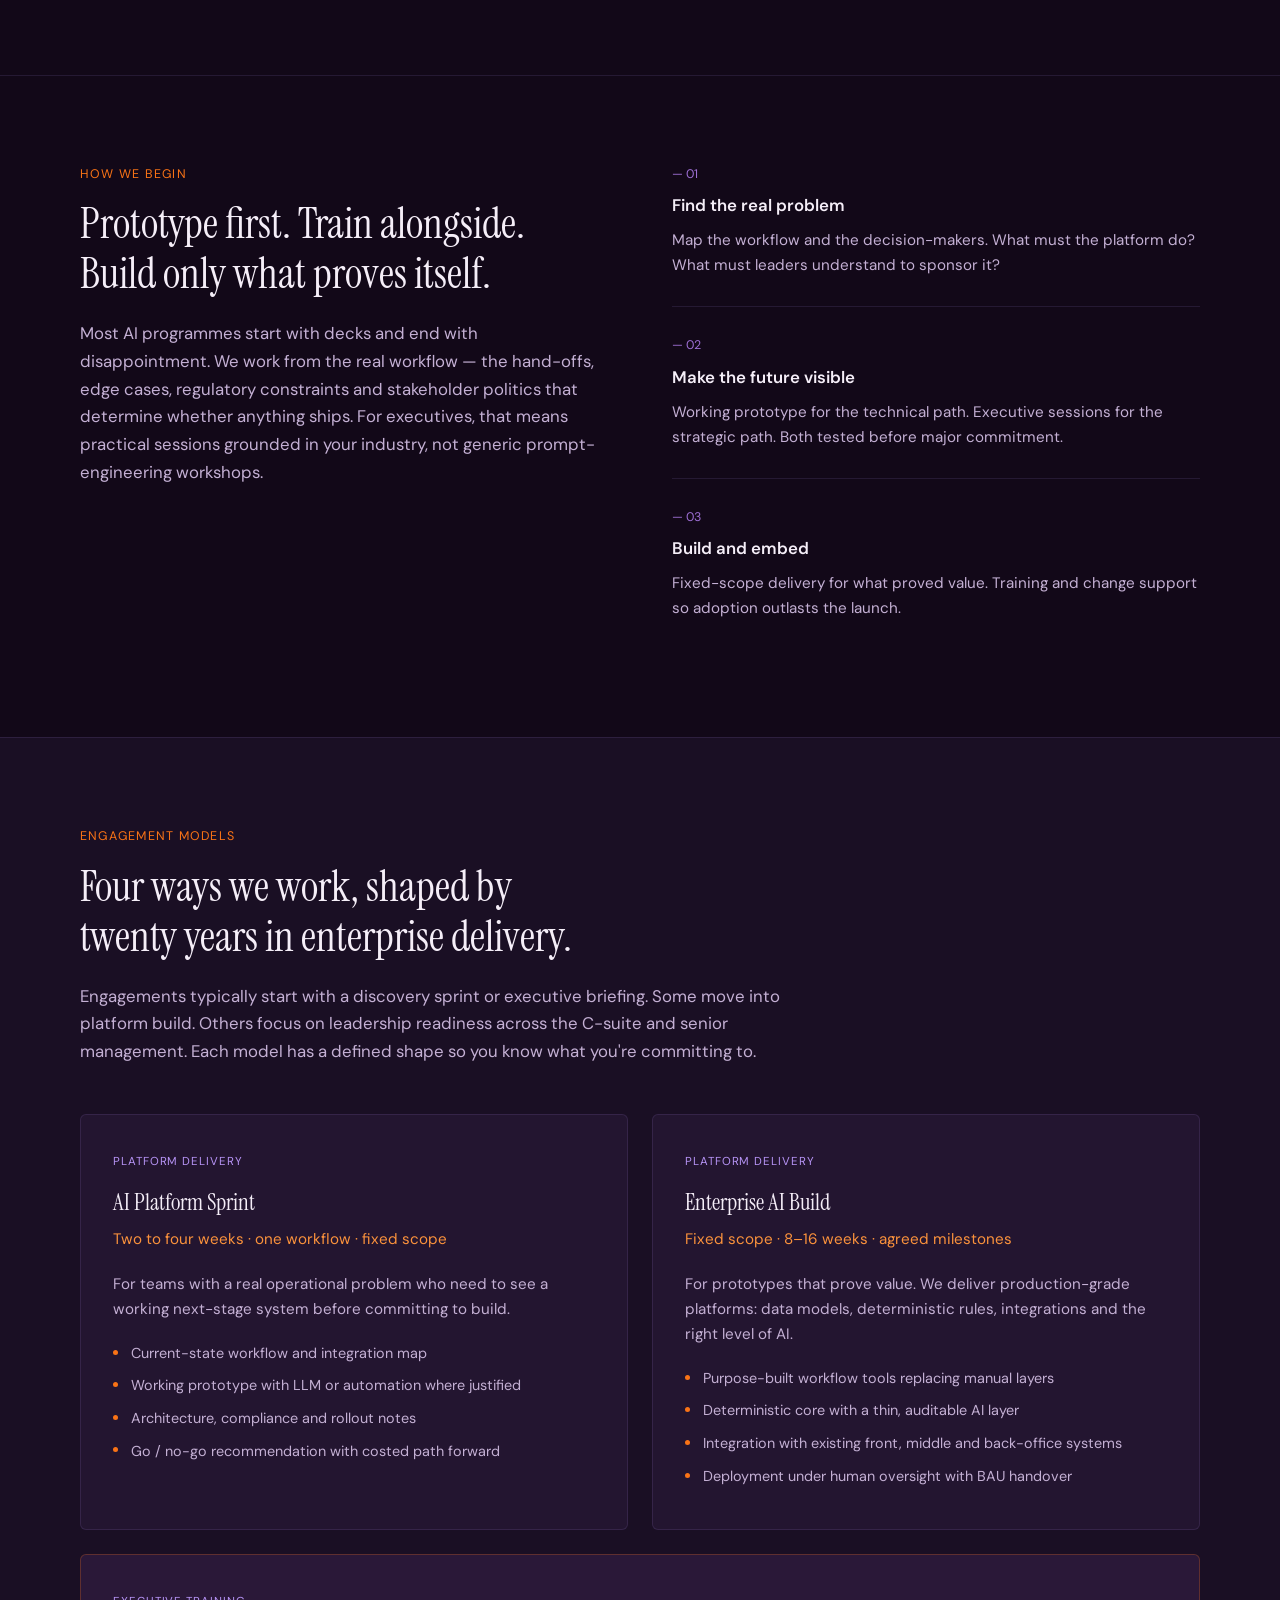
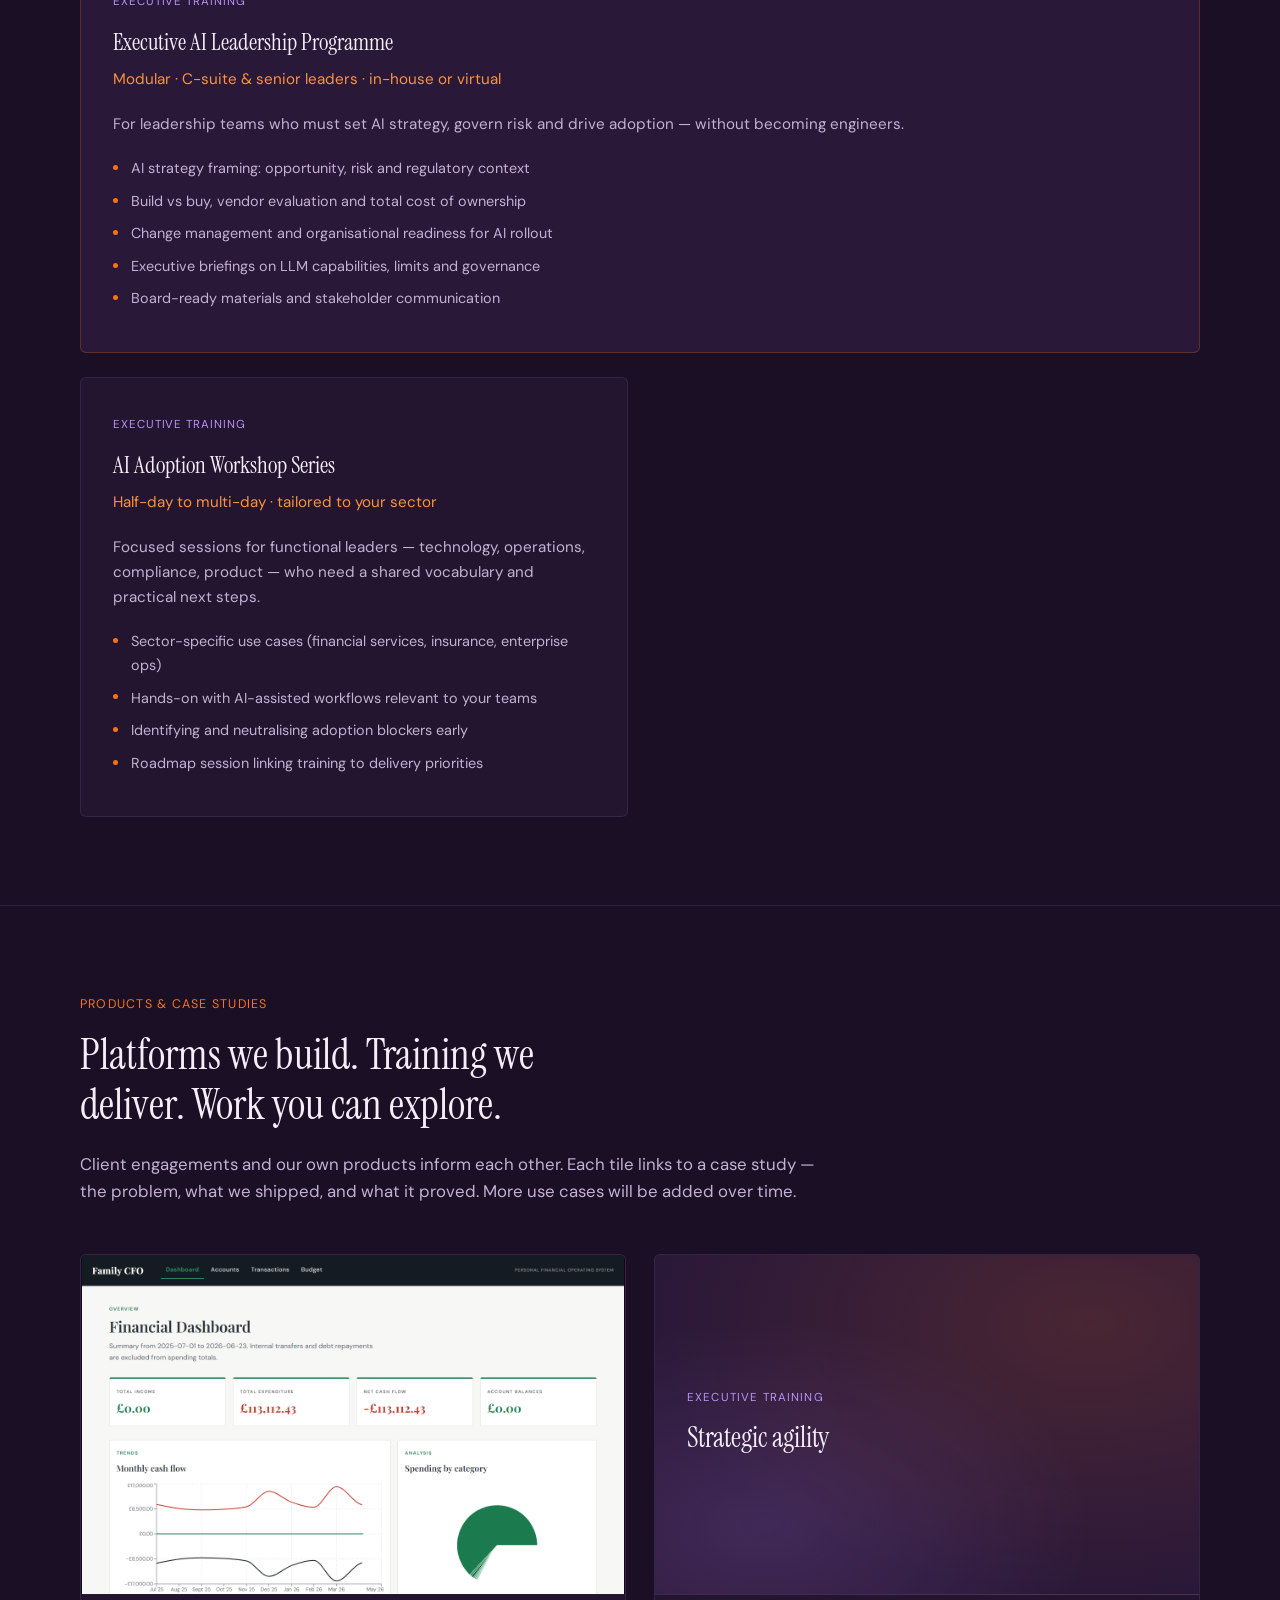
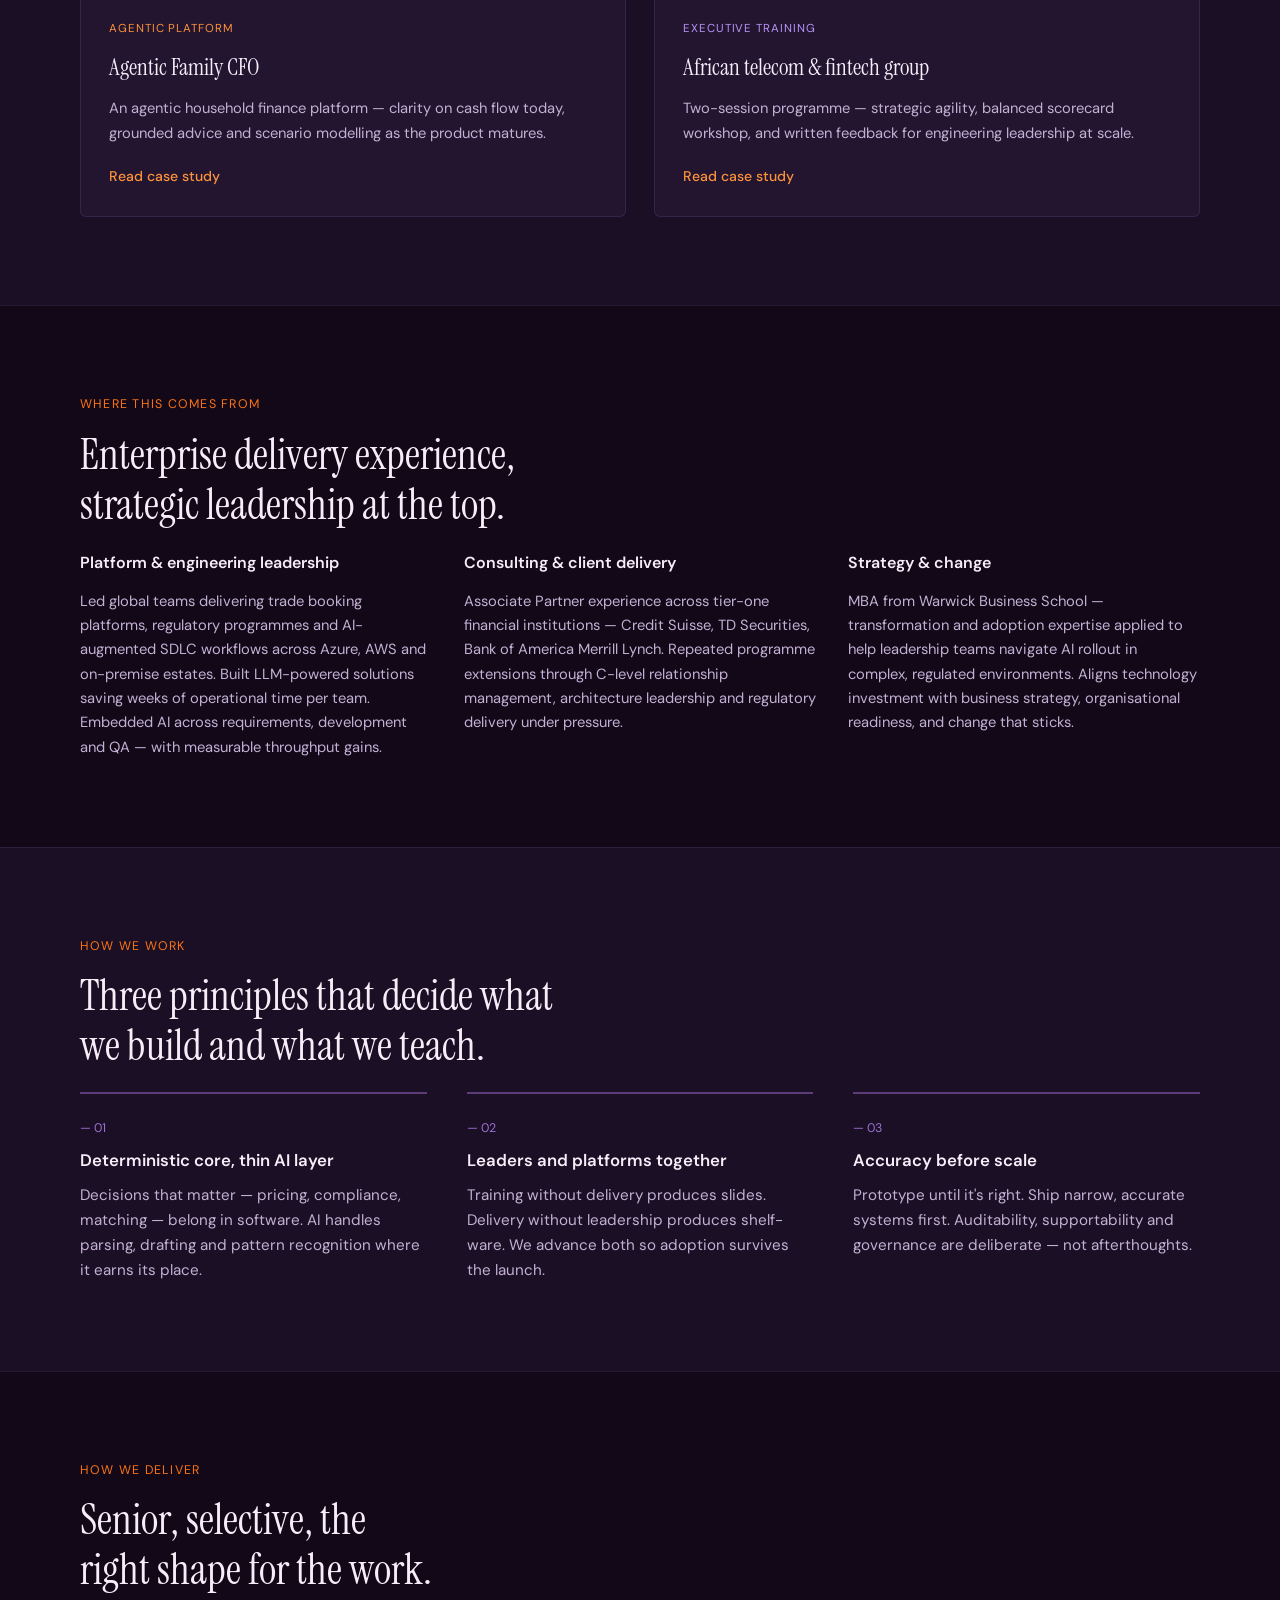
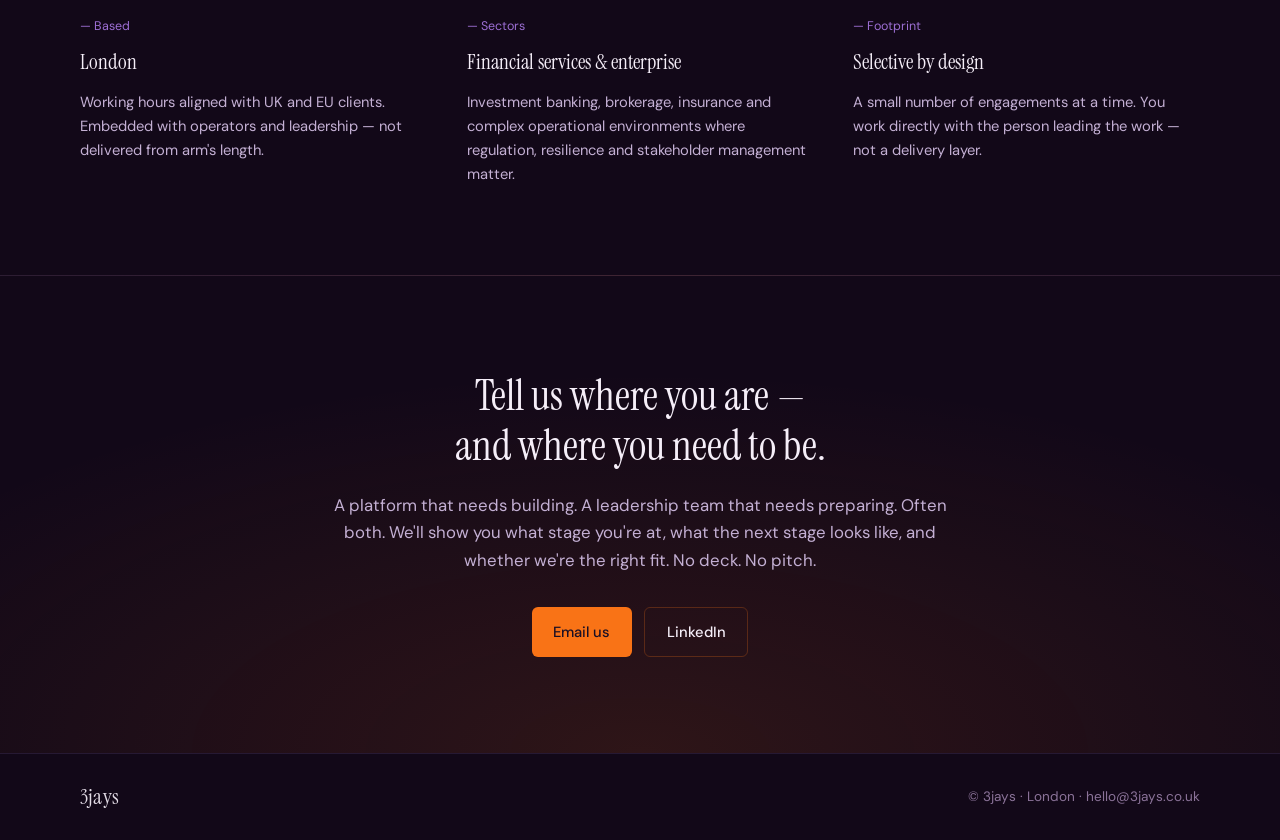
==== commit 5f80401a: "Add v3 products section with Agentic Family CFO and telecom training case studies. Introduces clicka" ====
--- a/v3/index.html
+++ b/v3/index.html
@@ -18,7 +18,7 @@
       </a>
       <nav class="nav" aria-label="Primary">
         <a href="#method">Method</a>
-        <a href="#delivery">Delivery</a>
+        <a href="#products">Products</a>
         <a href="#training">Training</a>
         <a href="#contact">Get in touch</a>
       </nav>
@@ -230,6 +230,46 @@
       </div>
     </section>
 
+    <section id="products" class="section section-products scroll-reveal">
+      <div class="container">
+        <p class="section-label">Products &amp; case studies</p>
+        <h2>Platforms we build. Training we deliver. Work you can explore.</h2>
+        <p class="section-intro">
+          Client engagements and our own products inform each other. Each tile links to a case study —
+          the problem, what we shipped, and what it proved. More use cases will be added over time.
+        </p>
+
+        <div class="products-grid">
+          <a href="case-studies/family-cfo.html" class="product-tile">
+            <div class="product-tile-media">
+              <img src="assets/products/family-cfo-dashboard.png" alt="Agentic Family CFO dashboard" loading="lazy">
+            </div>
+            <div class="product-tile-body">
+              <span class="product-tile-type product-tile-type--platform">Agentic platform</span>
+              <h3>Agentic Family CFO</h3>
+              <p>An agentic household finance platform — clarity on cash flow today, grounded advice and scenario modelling as the product matures.</p>
+              <span class="product-tile-cta">Read case study</span>
+            </div>
+          </a>
+
+          <a href="case-studies/african-telecom-strategic-agility.html" class="product-tile">
+            <div class="product-tile-media product-tile-media--training">
+              <div class="product-tile-placeholder" aria-hidden="true">
+                <span class="product-tile-placeholder-label">Executive training</span>
+                <span class="product-tile-placeholder-title">Strategic agility</span>
+              </div>
+            </div>
+            <div class="product-tile-body">
+              <span class="product-tile-type product-tile-type--training">Executive training</span>
+              <h3>African telecom &amp; fintech group</h3>
+              <p>Two-session programme — strategic agility, balanced scorecard workshop, and written feedback for engineering leadership at scale.</p>
+              <span class="product-tile-cta">Read case study</span>
+            </div>
+          </a>
+        </div>
+      </div>
+    </section>
+
     <section id="delivery" class="section section-expertise scroll-reveal">
       <div class="container">
         <p class="section-label">Where this comes from</p>
--- a/v3/styles.css
+++ b/v3/styles.css
@@ -544,6 +544,296 @@
   border-radius: 50%;
 }
 
+/* Products */
+.section-products {
+  background: var(--bg-surface);
+}
+
+.products-grid {
+  display: grid;
+  grid-template-columns: repeat(2, 1fr);
+  gap: 1.75rem;
+}
+
+.product-tile {
+  display: flex;
+  flex-direction: column;
+  background: var(--bg-elevated);
+  border: 1px solid var(--border);
+  border-radius: var(--radius);
+  overflow: hidden;
+  transition: border-color 0.2s, transform 0.2s;
+}
+
+.product-tile:hover {
+  border-color: var(--border-strong);
+  transform: translateY(-3px);
+}
+
+.product-tile-media {
+  aspect-ratio: 16 / 10;
+  background: var(--bg-deep);
+  overflow: hidden;
+  border-bottom: 1px solid var(--border);
+}
+
+.product-tile-media img {
+  display: block;
+  width: 100%;
+  height: 100%;
+  object-fit: contain;
+  object-position: top center;
+}
+
+.product-tile-media--training {
+  background:
+    radial-gradient(ellipse 80% 80% at 80% 20%, rgba(249, 115, 22, 0.15), transparent),
+    radial-gradient(ellipse 60% 60% at 20% 80%, rgba(157, 111, 212, 0.2), transparent),
+    var(--bg-card);
+}
+
+.product-tile-placeholder {
+  display: flex;
+  flex-direction: column;
+  justify-content: center;
+  align-items: flex-start;
+  height: 100%;
+  padding: 2rem;
+}
+
+.product-tile-placeholder-label {
+  font-size: 0.72rem;
+  text-transform: uppercase;
+  letter-spacing: 0.1em;
+  color: var(--purple-bright);
+  margin-bottom: 0.5rem;
+}
+
+.product-tile-placeholder-title {
+  font-family: var(--font-serif);
+  font-size: 1.75rem;
+  color: var(--text-primary);
+}
+
+.product-tile-body {
+  padding: 1.5rem 1.75rem 1.75rem;
+  flex: 1;
+  display: flex;
+  flex-direction: column;
+}
+
+.product-tile-type {
+  display: inline-block;
+  font-size: 0.72rem;
+  text-transform: uppercase;
+  letter-spacing: 0.08em;
+  margin-bottom: 0.6rem;
+}
+
+.product-tile-type--platform {
+  color: var(--orange-soft);
+}
+
+.product-tile-type--training {
+  color: var(--purple-bright);
+}
+
+.product-tile h3 {
+  font-family: var(--font-serif);
+  font-size: 1.45rem;
+  font-weight: 400;
+  color: var(--text-primary);
+  margin: 0 0 0.65rem;
+}
+
+.product-tile p {
+  font-size: 0.92rem;
+  margin: 0 0 1.25rem;
+  flex: 1;
+}
+
+.product-tile-cta {
+  font-size: 0.88rem;
+  font-weight: 500;
+  color: var(--orange-soft);
+}
+
+.product-tile:hover .product-tile-cta {
+  color: var(--orange);
+}
+
+/* Case study pages */
+.case-study-hero {
+  padding: 4rem 0 3rem;
+  border-bottom: 1px solid var(--border);
+}
+
+.case-study-back {
+  display: inline-block;
+  font-size: 0.88rem;
+  color: var(--text-muted);
+  margin-bottom: 1.5rem;
+  transition: color 0.2s;
+}
+
+.case-study-back:hover {
+  color: var(--orange-soft);
+}
+
+.case-study-type {
+  display: inline-block;
+  font-size: 0.72rem;
+  text-transform: uppercase;
+  letter-spacing: 0.1em;
+  color: var(--orange-soft);
+  margin-bottom: 0.75rem;
+}
+
+.case-study-type--training {
+  color: var(--purple-bright);
+}
+
+.case-study-hero h1 {
+  font-family: var(--font-serif);
+  font-size: clamp(2.2rem, 4.5vw, 3.2rem);
+  font-weight: 400;
+  color: var(--text-primary);
+  margin: 0 0 1rem;
+  max-width: 22ch;
+}
+
+.case-study-lead {
+  font-size: 1.1rem;
+  max-width: 58ch;
+  margin: 0;
+}
+
+.case-study-meta {
+  display: flex;
+  flex-wrap: wrap;
+  gap: 1.5rem;
+  margin-top: 2rem;
+  padding-top: 1.5rem;
+  border-top: 1px solid var(--border);
+}
+
+.case-study-meta dt {
+  font-size: 0.72rem;
+  text-transform: uppercase;
+  letter-spacing: 0.08em;
+  color: var(--text-muted);
+  margin-bottom: 0.25rem;
+}
+
+.case-study-meta dd {
+  margin: 0;
+  font-size: 0.92rem;
+  color: var(--text-primary);
+}
+
+.case-study-content {
+  padding: 4rem 0 5rem;
+}
+
+.case-study-content h2 {
+  font-family: var(--font-serif);
+  font-size: 1.65rem;
+  font-weight: 400;
+  color: var(--text-primary);
+  margin: 2.5rem 0 1rem;
+  max-width: none;
+}
+
+.case-study-content h2:first-child {
+  margin-top: 0;
+}
+
+.case-study-content p {
+  max-width: 62ch;
+  margin: 0 0 1rem;
+}
+
+.case-study-content ul {
+  margin: 0 0 1.5rem;
+  padding: 0;
+  list-style: none;
+  max-width: 62ch;
+}
+
+.case-study-content li {
+  position: relative;
+  padding-left: 1.1rem;
+  margin-bottom: 0.5rem;
+  font-size: 0.95rem;
+}
+
+.case-study-content li::before {
+  content: "";
+  position: absolute;
+  left: 0;
+  top: 0.55em;
+  width: 5px;
+  height: 5px;
+  background: var(--purple);
+  border-radius: 50%;
+}
+
+.case-study-gallery {
+  display: grid;
+  grid-template-columns: repeat(2, 1fr);
+  gap: 1.25rem;
+  margin: 2rem 0;
+  max-width: 100%;
+}
+
+.case-study-gallery figure {
+  margin: 0;
+  background: var(--bg-elevated);
+  border: 1px solid var(--border);
+  border-radius: var(--radius);
+  overflow: hidden;
+}
+
+.case-study-gallery img {
+  display: block;
+  width: 100%;
+  height: auto;
+  vertical-align: middle;
+}
+
+.case-study-gallery figcaption {
+  font-size: 0.82rem;
+  color: var(--text-muted);
+  padding: 0.75rem 1rem 1rem;
+  margin: 0;
+}
+
+.case-study-outcomes {
+  display: grid;
+  grid-template-columns: repeat(3, 1fr);
+  gap: 1.25rem;
+  margin: 2rem 0;
+}
+
+.case-study-outcome {
+  background: var(--bg-elevated);
+  border: 1px solid var(--border);
+  border-radius: var(--radius);
+  padding: 1.25rem;
+}
+
+.case-study-outcome strong {
+  display: block;
+  color: var(--text-primary);
+  font-size: 0.95rem;
+  margin-bottom: 0.35rem;
+}
+
+.case-study-outcome span {
+  font-size: 0.88rem;
+  color: var(--text-muted);
+}
+
 /* Expertise */
 .expertise-grid {
   display: grid;
@@ -702,6 +992,9 @@
   .split,
   .stages,
   .offerings-grid,
+  .products-grid,
+  .case-study-gallery,
+  .case-study-outcomes,
   .offering-featured,
   .expertise-grid,
   .principles,
